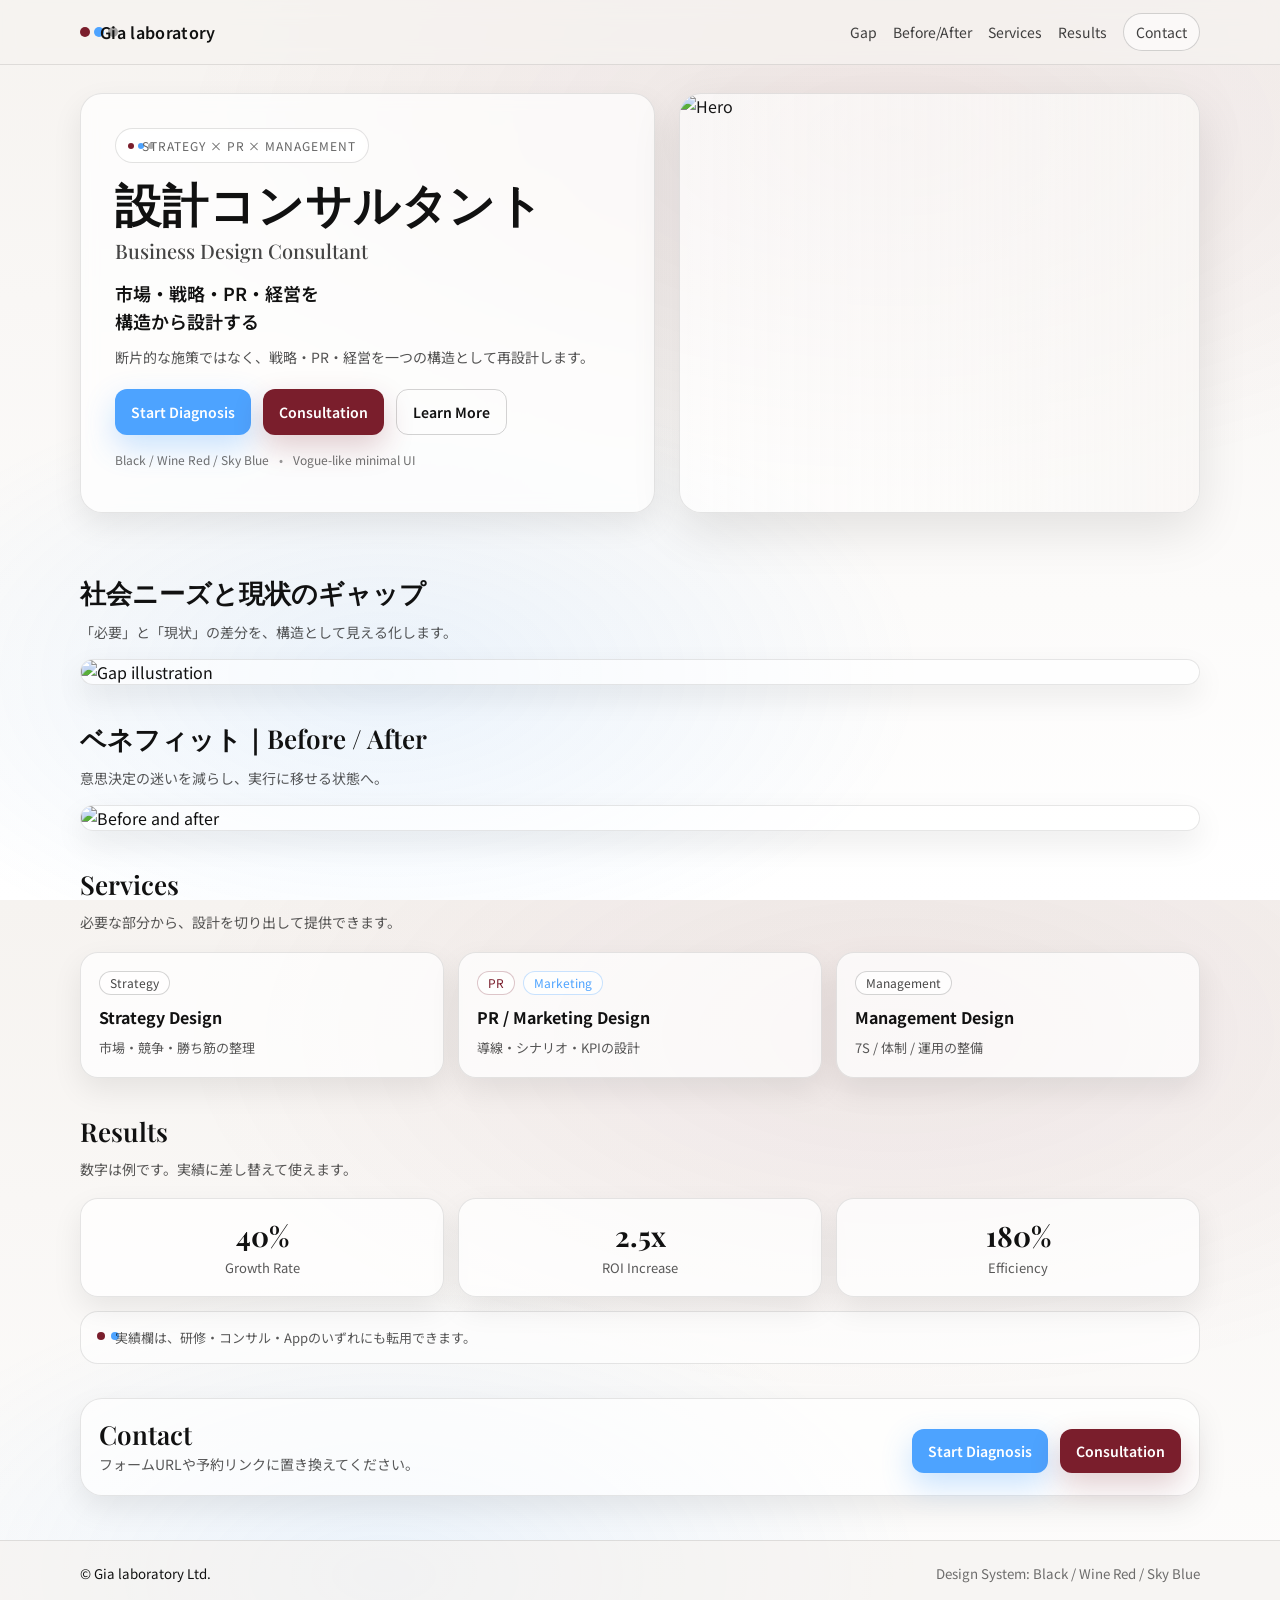
==== index.html @ 5937f884 "Update index.html" ====
<!doctype html>
<html lang="ja">
<head>
  <meta charset="utf-8" />
  <meta name="viewport" content="width=device-width,initial-scale=1" />
  <meta name="description" content="コンサルタント｜市場・戦略・PR・経営を構造から設計する Gia Labos" />

  <!-- ===== Google Search Console ===== -->
  <meta name="google-site-verification" content="dWxTeU8ZiiXWJVplX0wLW2oCa10hT1vmPOICT6rNGVc" />

  <title>コンサルタント | Business Design Consultant Gia Labos </title>

  <link rel="preconnect" href="https://fonts.googleapis.com" />
  <link rel="preconnect" href="https://fonts.gstatic.com" crossorigin />
  <link href="https://fonts.googleapis.com/css2?family=Noto+Sans+JP:wght@400;600&family=Playfair+Display:wght@500;600&display=swap" rel="stylesheet" />

  <link rel="stylesheet" href="./css/style.css" />
<!-- ===== FAVICON ===== -->
<link rel="icon" href="./img/favicon.ico" sizes="any" />
<link rel="icon" href="./img/favicon-32.png" type="image/png" sizes="32x32" />
<link rel="icon" href="./img/favicon-16.png" type="image/png" sizes="16x16" />
<link rel="apple-touch-icon" href="./img/apple-touch-icon.png" sizes="180x180" />
<link rel="manifest" href="./img/site.webmanifest" />
<meta name="theme-color" content="#111111" />

<!-- ===== SEO BASIC ===== -->
<link rel="canonical" href="https://gia01-member.github.io/gia-consulting-site/" />
<meta name="robots" content="index,follow" />
<meta name="description" content="設計コンサルタント｜市場・戦略・PR・経営を構造から設計する" />

<!-- ===== OGP (SNS) ===== -->
<meta property="og:type" content="website" />
<meta property="og:url" content="https://gia01-member.github.io/gia-consulting-site/" />
<meta property="og:title" content="設計コンサルタント | Business Design Consultant" />
<meta property="og:description" content="市場・戦略・PR・経営を構造から設計する" />
<meta property="og:image" content="https://gia01-member.github.io/gia-consulting-site/img/og.png" />

<!-- ===== Twitter Card ===== -->
<meta name="twitter:card" content="summary_large_image" />
<meta name="twitter:title" content="設計コンサルタント | Business Design Consultant" />
<meta name="twitter:description" content="市場・戦略・PR・経営を構造から設計する" />
<meta name="twitter:image" content="https://gia01-member.github.io/gia-consulting-site/img/og.png" />


</head>

<body>
  <!-- Top Nav -->
  <header class="site-header">
    <div class="container header-inner">
      <a class="brand" href="./" aria-label="Home">
        <span class="brand-mark" aria-hidden="true"></span>
        <span class="brand-name">Gia laboratory</span>
      </a>

      <nav class="nav" aria-label="Primary">
        <a href="#gap">Gap</a>
        <a href="#benefit">Before/After</a>
        <a href="#services">Services</a>
        <a href="#results">Results</a>
        <a class="nav-cta" href="#contact">Contact</a>
      </nav>

      <button class="menu-btn" type="button" aria-label="Open menu" aria-expanded="false">
        <span></span><span></span><span></span>
      </button>
    </div>

    <div class="mobile-nav" hidden>
      <a href="#gap">Gap</a>
      <a href="#benefit">Before/After</a>
      <a href="#services">Services</a>
      <a href="#results">Results</a>
      <a class="nav-cta" href="#contact">Contact</a>
    </div>
  </header>

  <main class="container">
    <!-- HERO -->
    <section class="hero" aria-label="Hero">
      <div class="hero-left">
        <div class="kicker">
          <span class="dot" aria-hidden="true"></span>
          Strategy × PR × Management
        </div>

        <h1 class="h1">設計コンサルタント</h1>
        <p class="h1-sub">Business Design Consultant</p>

        <p class="lead">
          市場・戦略・PR・経営を<br />
          構造から設計する
        </p>

        <p class="desc">
          断片的な施策ではなく、戦略・PR・経営を一つの構造として再設計します。
        </p>

        <div class="cta-row">
          <a class="btn btn-primary" href="#contact" data-scroll="#contact">Start Diagnosis</a>
          <a class="btn btn-secondary" href="#contact" data-scroll="#contact">Consultation</a>
          <a class="btn btn-ghost" href="#services" data-scroll="#services">Learn More</a>
        </div>

        <div class="micro">
          <span>Black / Wine Red / Sky Blue</span>
          <span class="sep" aria-hidden="true">•</span>
          <span>Vogue-like minimal UI</span>
        </div>
      </div>

      <div class="hero-right" aria-label="Hero visual">
        <img class="hero-img" src="./img/hero.jpg" alt="Hero" loading="lazy" />
        <div class="hero-overlay" aria-hidden="true"></div>
      </div>
    </section>

    <!-- GAP -->
    <section class="section" id="gap" aria-label="Gap">
      <div class="section-head">
        <h2 class="h2">社会ニーズと現状のギャップ</h2>
        <p class="p">「必要」と「現状」の差分を、構造として見える化します。</p>
      </div>

      <div class="media">
        <img class="media-img" src="./img/gap.jpg" alt="Gap illustration" loading="lazy" />
      </div>
    </section>

    <!-- BENEFIT -->
    <section class="section" id="benefit" aria-label="Benefit">
      <div class="section-head">
        <h2 class="h2">ベネフィット｜Before / After</h2>
        <p class="p">意思決定の迷いを減らし、実行に移せる状態へ。</p>
      </div>

      <div class="media">
        <img class="media-img" src="./img/before-after.jpg" alt="Before and after" loading="lazy" />
      </div>
    </section>

    <!-- SERVICES -->
    <section class="section" id="services" aria-label="Services">
      <div class="section-head">
        <h2 class="h2">Services</h2>
        <p class="p">必要な部分から、設計を切り出して提供できます。</p>
      </div>

      <div class="cards">
        <article class="card">
          <div class="card-top">
            <span class="pill pill-black">Strategy</span>
          </div>
          <h3 class="h3">Strategy Design</h3>
          <p class="card-p">市場・競争・勝ち筋の整理</p>
        </article>

        <article class="card">
          <div class="card-top">
            <span class="pill pill-wine">PR</span>
            <span class="pill pill-blue">Marketing</span>
          </div>
          <h3 class="h3">PR / Marketing Design</h3>
          <p class="card-p">導線・シナリオ・KPIの設計</p>
        </article>

        <article class="card">
          <div class="card-top">
            <span class="pill pill-black">Management</span>
          </div>
          <h3 class="h3">Management Design</h3>
          <p class="card-p">7S / 体制 / 運用の整備</p>
        </article>
      </div>
    </section>

    <!-- RESULTS -->
    <section class="section" id="results" aria-label="Results">
      <div class="section-head">
        <h2 class="h2">Results</h2>
        <p class="p">数字は例です。実績に差し替えて使えます。</p>
      </div>

      <div class="stats">
        <div class="stat">
          <strong class="stat-num">40%</strong>
          <span class="stat-label">Growth Rate</span>
        </div>
        <div class="stat">
          <strong class="stat-num">2.5x</strong>
          <span class="stat-label">ROI Increase</span>
        </div>
        <div class="stat">
          <strong class="stat-num">180%</strong>
          <span class="stat-label">Efficiency</span>
        </div>
      </div>

      <div class="note">
        <span class="note-dot" aria-hidden="true"></span>
        <p class="note-text">実績欄は、研修・コンサル・Appのいずれにも転用できます。</p>
      </div>
    </section>

    <!-- CONTACT -->
    <section class="section contact" id="contact" aria-label="Contact">
      <div class="contact-inner">
        <div>
          <h2 class="h2">Contact</h2>
          <p class="p">フォームURLや予約リンクに置き換えてください。</p>
        </div>
        <div class="cta-row">
          <a class="btn btn-primary" href="#">Start Diagnosis</a>
          <a class="btn btn-secondary" href="#">Consultation</a>
        </div>
      </div>
    </section>
  </main>

  <footer class="site-footer">
    <div class="container footer-inner">
      <small>© Gia laboratory Ltd.</small>
      <small class="muted">Design System: Black / Wine Red / Sky Blue</small>
    </div>
  </footer>

  <script src="./js/script.js"></script>
</body>
</html>
---- css/style.css ----
:root{
  --brand:#111111;     /* black */
  --wine:#7A1E2C;      /* wine red */
  --sky:#4DA3FF;       /* sky blue */
  --bg:#F6F3F0;        /* soft ivory */

  --text: var(--brand);
  --muted:#666666;

  --radius:22px;
  --radius-sm:14px;

  --shadow: 0 18px 50px rgba(0,0,0,.10);
  --shadow-soft: 0 12px 30px rgba(0,0,0,.08);
  --border: 1px solid rgba(17,17,17,.10);
}

*{ box-sizing:border-box; }
html,body{ height:100%; }
body{
  margin:0;
  color:var(--text);
  background:
    radial-gradient(1200px 600px at 70% 15%, rgba(122,30,44,.08), transparent 60%),
    radial-gradient(900px 500px at 30% 75%, rgba(77,163,255,.10), transparent 60%),
    linear-gradient(180deg, var(--bg), #ffffff);
  font-family:"Noto Sans JP", system-ui, -apple-system, Segoe UI, Roboto, sans-serif;
}

.container{
  max-width:1160px;
  margin:0 auto;
  padding: 0 20px;
}

/* Header */
.site-header{
  position:sticky;
  top:0;
  z-index:30;
  background:rgba(246,243,240,.72);
  backdrop-filter: blur(10px);
  border-bottom: var(--border);
}
.header-inner{
  height:64px;
  display:flex;
  align-items:center;
  justify-content:space-between;
  gap:14px;
}
.brand{
  display:flex;
  align-items:center;
  gap:10px;
  text-decoration:none;
  color:var(--brand);
  font-weight:600;
}
.brand-mark{
  width:10px;height:10px;border-radius:50%;
  background:var(--wine);
  box-shadow: 14px 0 0 var(--sky), 28px 0 0 rgba(17,17,17,.35);
}
.brand-name{ letter-spacing:.02em; }

.nav{
  display:flex;
  align-items:center;
  gap:16px;
}
.nav a{
  text-decoration:none;
  color:rgba(17,17,17,.80);
  font-size:14px;
}
.nav a:hover{ color:var(--brand); }
.nav-cta{
  padding:8px 12px;
  border:1px solid rgba(17,17,17,.18);
  border-radius:999px;
  background:rgba(255,255,255,.60);
}

.menu-btn{
  display:none;
  width:44px;height:44px;
  border:1px solid rgba(17,17,17,.18);
  border-radius:12px;
  background:rgba(255,255,255,.60);
  cursor:pointer;
}
.menu-btn span{
  display:block;
  width:18px;height:2px;
  background:rgba(17,17,17,.72);
  margin:4px auto;
  border-radius:2px;
}
.mobile-nav{
  display:none;
  flex-direction:column;
  gap:10px;
  padding:12px 20px 18px;
  border-bottom: var(--border);
}
.mobile-nav a{
  text-decoration:none;
  color:rgba(17,17,17,.86);
  font-size:14px;
}
.mobile-nav .nav-cta{
  display:inline-block;
  width:max-content;
}

/* Hero */
.hero{
  padding: 28px 0 34px;
  display:grid;
  grid-template-columns: 1.05fr .95fr;
  gap:24px;
  align-items:stretch;
}
.hero-left{
  padding:34px 34px 30px;
  border-radius:var(--radius);
  background:rgba(255,255,255,.70);
  border: var(--border);
  box-shadow: var(--shadow-soft);
  backdrop-filter: blur(8px);
}
.kicker{
  display:inline-flex;
  gap:.5rem;
  align-items:center;
  font-size:12px;
  letter-spacing:.08em;
  text-transform:uppercase;
  color:var(--muted);
  padding:8px 12px;
  border:1px solid rgba(17,17,17,.12);
  border-radius:999px;
  background:rgba(255,255,255,.55);
  backdrop-filter: blur(6px);
}
.kicker .dot{
  width:6px;height:6px;border-radius:50%;
  background:var(--wine);
  box-shadow: 10px 0 0 var(--sky), 20px 0 0 rgba(17,17,17,.35);
}
.h1{
  margin:16px 0 8px;
  font-family:"Playfair Display", serif;
  font-weight:600;
  letter-spacing:.02em;
  line-height:1.08;
  font-size:46px;
}
.h1-sub{
  margin:0 0 16px;
  font-family:"Playfair Display", serif;
  font-weight:500;
  color:rgba(17,17,17,.78);
  font-size:20px;
}
.lead{
  margin:0 0 10px;
  font-size:18px;
  font-weight:600;
  line-height:1.55;
}
.desc{
  margin:0 0 18px;
  color:rgba(17,17,17,.72);
  font-size:14px;
  line-height:1.8;
}
.micro{
  display:flex;
  align-items:center;
  gap:10px;
  margin-top:16px;
  font-size:12px;
  color:rgba(17,17,17,.60);
}
.micro .sep{ opacity:.7; }

.hero-right{
  position:relative;
  border-radius:var(--radius);
  overflow:hidden;
  border: var(--border);
  box-shadow: var(--shadow);
  background:rgba(255,255,255,.62);
  min-height: 420px;
}
.hero-img{
  width:100%;
  height:100%;
  object-fit:cover;
  display:block;
}
.hero-overlay{
  position:absolute;
  inset:0;
  background:
    linear-gradient(90deg, rgba(246,243,240,.0), rgba(246,243,240,.20) 50%, rgba(246,243,240,.55));
  pointer-events:none;
}

/* Buttons */
.cta-row{
  display:flex;
  gap:12px;
  flex-wrap:wrap;
  margin-top:8px;
}
.btn{
  appearance:none;
  border:0;
  border-radius:12px;
  padding:12px 16px;
  font-size:14px;
  font-weight:600;
  cursor:pointer;
  transition: transform .12s ease, box-shadow .12s ease, filter .12s ease;
  text-decoration:none;
  display:inline-flex;
  align-items:center;
  justify-content:center;
}
.btn:active{ transform: translateY(1px); }
.btn-primary{
  background:var(--sky);
  color:#fff;
  box-shadow: 0 12px 30px rgba(77,163,255,.30);
}
.btn-secondary{
  background:var(--wine);
  color:#fff;
  box-shadow: 0 12px 30px rgba(122,30,44,.22);
}
.btn-ghost{
  background:transparent;
  color:var(--brand);
  border:1px solid rgba(17,17,17,.18);
}
.btn-primary:hover,.btn-secondary:hover{ filter:brightness(.98); }
.btn-ghost:hover{ box-shadow: 0 10px 20px rgba(0,0,0,.06); }

/* Sections */
.section{
  padding: 28px 0 8px;
}
.section-head{
  display:flex;
  flex-direction:column;
  gap:8px;
  margin-bottom:14px;
}
.h2{
  margin:0;
  font-family:"Playfair Display", serif;
  font-weight:600;
  font-size:26px;
}
.p{
  margin:0;
  color:rgba(17,17,17,.70);
  line-height:1.8;
  font-size:14px;
}
.media{
  border-radius:var(--radius);
  overflow:hidden;
  border: var(--border);
  background:rgba(255,255,255,.62);
  box-shadow: var(--shadow-soft);
}
.media-img{
  width:100%;
  display:block;
  object-fit:cover;
}

/* Cards */
.cards{
  display:grid;
  grid-template-columns: repeat(3, minmax(0, 1fr));
  gap:14px;
  margin-top:16px;
}
.card{
  background:rgba(255,255,255,.72);
  border: var(--border);
  border-radius:18px;
  padding:18px;
  box-shadow: var(--shadow-soft);
}
.card-top{
  display:flex;
  gap:8px;
  margin-bottom:10px;
  flex-wrap:wrap;
}
.pill{
  display:inline-flex;
  align-items:center;
  height:24px;
  padding:0 10px;
  border-radius:999px;
  font-size:12px;
  border:1px solid rgba(17,17,17,.12);
  background:rgba(255,255,255,.70);
  color:rgba(17,17,17,.78);
}
.pill-black{ border-color: rgba(17,17,17,.18); }
.pill-wine{ border-color: rgba(122,30,44,.25); color: var(--wine); }
.pill-blue{ border-color: rgba(77,163,255,.30); color: var(--sky); }

.h3{
  margin:0 0 8px;
  font-size:16px;
}
.card-p{
  margin:0;
  color:rgba(17,17,17,.70);
  font-size:13px;
  line-height:1.7;
}

/* Stats */
.stats{
  display:grid;
  grid-template-columns: repeat(3, minmax(0, 1fr));
  gap:14px;
  margin-top:16px;
}
.stat{
  background:rgba(255,255,255,.72);
  border: var(--border);
  border-radius:18px;
  padding:18px;
  box-shadow: var(--shadow-soft);
  text-align:center;
}
.stat-num{
  display:block;
  font-family:"Playfair Display", serif;
  font-size:28px;
}
.stat-label{
  color:rgba(17,17,17,.70);
  font-size:13px;
}

.note{
  display:flex;
  gap:10px;
  align-items:flex-start;
  margin-top:14px;
  padding:14px 16px;
  border-radius:18px;
  border: var(--border);
  background:rgba(255,255,255,.62);
}
.note-dot{
  width:8px;height:8px;border-radius:50%;
  background:var(--wine);
  box-shadow: 14px 0 0 var(--sky);
  margin-top:6px;
}
.note-text{
  margin:0;
  color:rgba(17,17,17,.70);
  line-height:1.8;
  font-size:13px;
}

/* Contact */
.contact{
  padding: 26px 0 44px;
}
.contact-inner{
  display:flex;
  align-items:center;
  justify-content:space-between;
  gap:14px;
  padding: 18px 18px;
  border-radius: var(--radius);
  border: var(--border);
  background: rgba(255,255,255,.68);
  box-shadow: var(--shadow-soft);
}

/* Footer */
.site-footer{
  border-top: var(--border);
  background:rgba(246,243,240,.72);
}
.footer-inner{
  height:64px;
  display:flex;
  align-items:center;
  justify-content:space-between;
}
.muted{ color:rgba(17,17,17,.60); }

/* Responsive */
@media (max-width: 980px){
  .hero{ grid-template-columns:1fr; }
  .hero-right{ min-height: 320px; }
  .cards,.stats{ grid-template-columns:1fr; }
  .contact-inner{ flex-direction:column; align-items:flex-start; }
}
@media (max-width: 720px){
  .nav{ display:none; }
  .menu-btn{ display:block; }
  .mobile-nav{ display:flex; }
  .mobile-nav[hidden]{ display:none; }
  .h1{ font-size:38px; }
}
@media (max-width: 480px){
  .hero-left{ padding:26px 20px; }
  .h1{ font-size:34px; }
  .lead{ font-size:16px; }
  .desc,.p{ font-size:13px; }
}
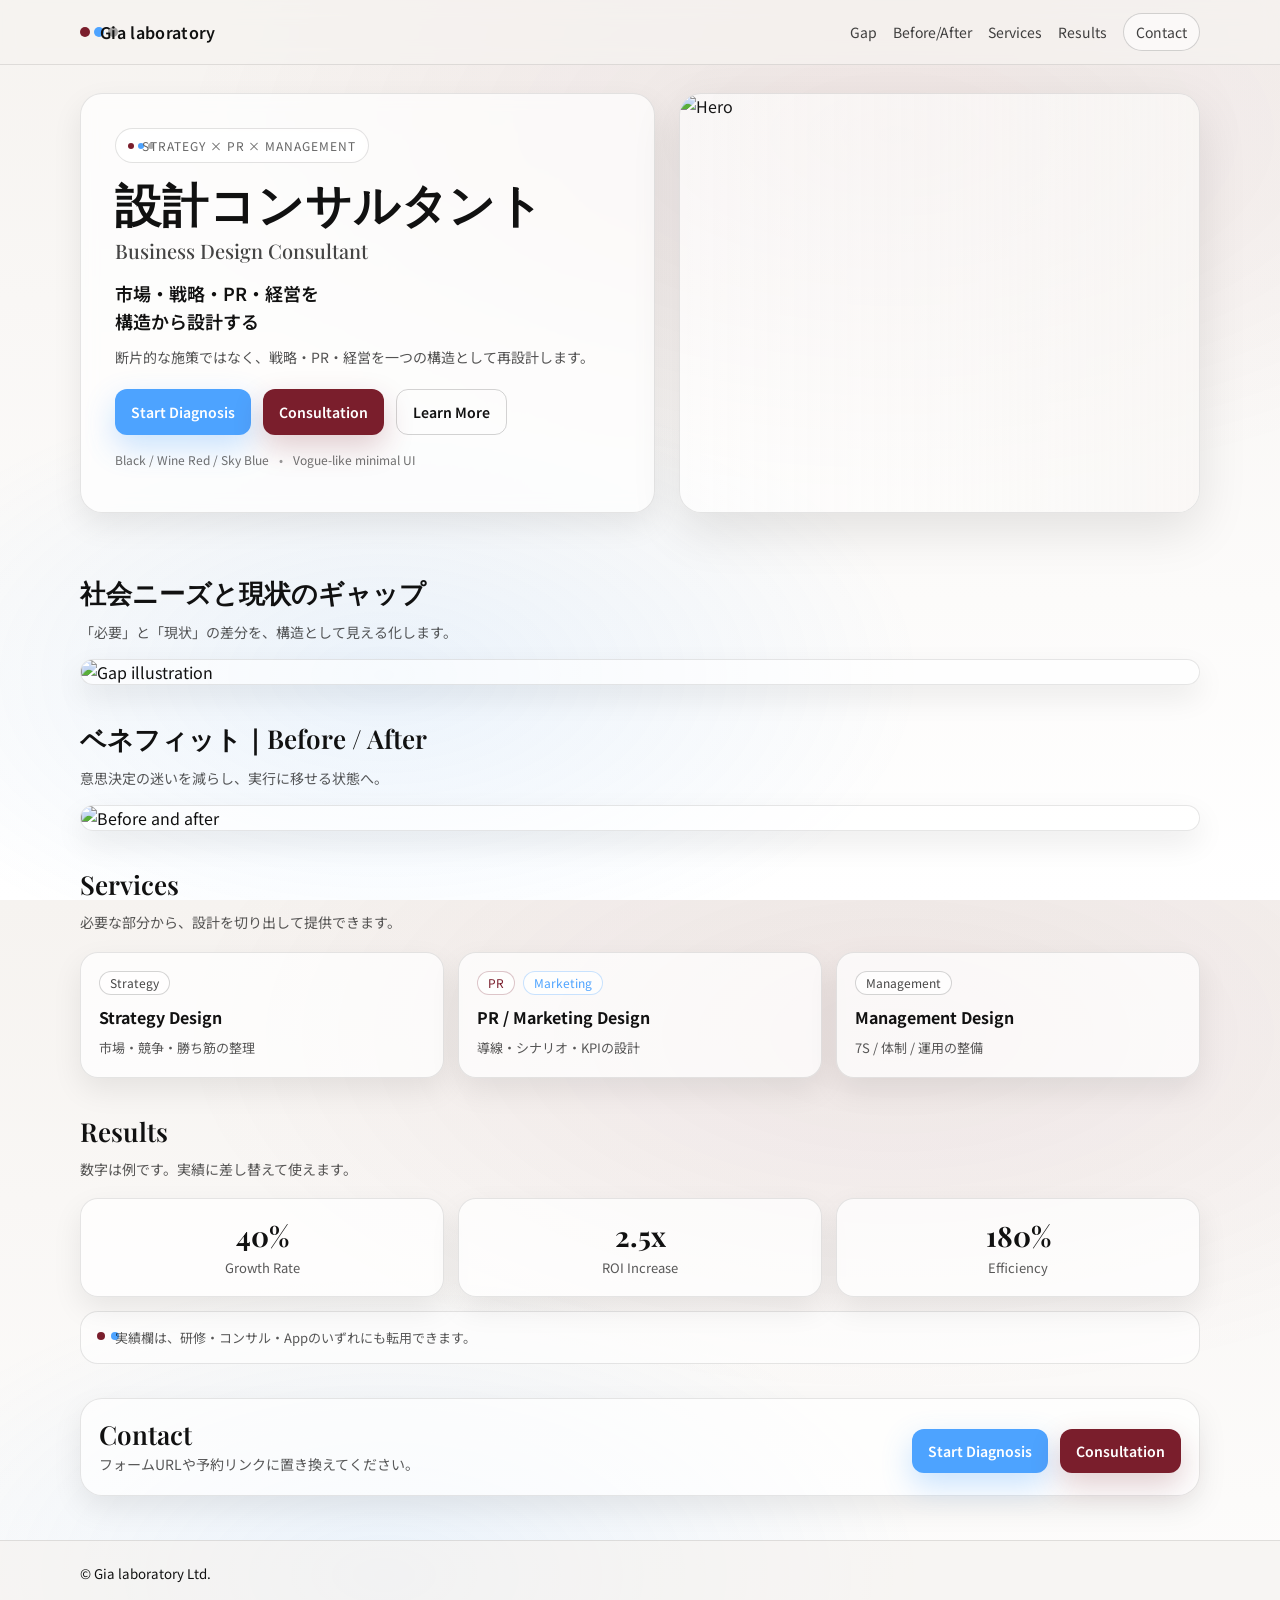
==== commit fa69a457: "Remove design system text from footer" ====
--- a/index.html
+++ b/index.html
@@ -3,12 +3,12 @@
 <head>
   <meta charset="utf-8" />
   <meta name="viewport" content="width=device-width,initial-scale=1" />
-  <meta name="description" content="コンサルタント｜市場・戦略・PR・経営を構造から設計する Gia Labos" />
+  <meta name="description" content="設計コンサルタント｜市場・戦略・PR・経営を構造から設計する Gia" />
 
   <!-- ===== Google Search Console ===== -->
   <meta name="google-site-verification" content="dWxTeU8ZiiXWJVplX0wLW2oCa10hT1vmPOICT6rNGVc" />
 
-  <title>コンサルタント | Business Design Consultant Gia Labos </title>
+  <title>設計コンサルタント | Business Design Consultant Gia </title>
 
   <link rel="preconnect" href="https://fonts.googleapis.com" />
   <link rel="preconnect" href="https://fonts.gstatic.com" crossorigin />
@@ -205,6 +205,8 @@
     <!-- CONTACT -->
     <section class="section contact" id="contact" aria-label="Contact">
       <div class="contact-inner">
+      
+<!-- ===== Fome/Mail ===== -->
         <div>
           <h2 class="h2">Contact</h2>
           <p class="p">フォームURLや予約リンクに置き換えてください。</p>
@@ -220,10 +222,12 @@
   <footer class="site-footer">
     <div class="container footer-inner">
       <small>© Gia laboratory Ltd.</small>
-      <small class="muted">Design System: Black / Wine Red / Sky Blue</small>
+      
+      <small class="muted"></small>
     </div>
   </footer>
-
+<!-- ===== Mini Message ===== -->
   <script src="./js/script.js"></script>
+  
 </body>
 </html>
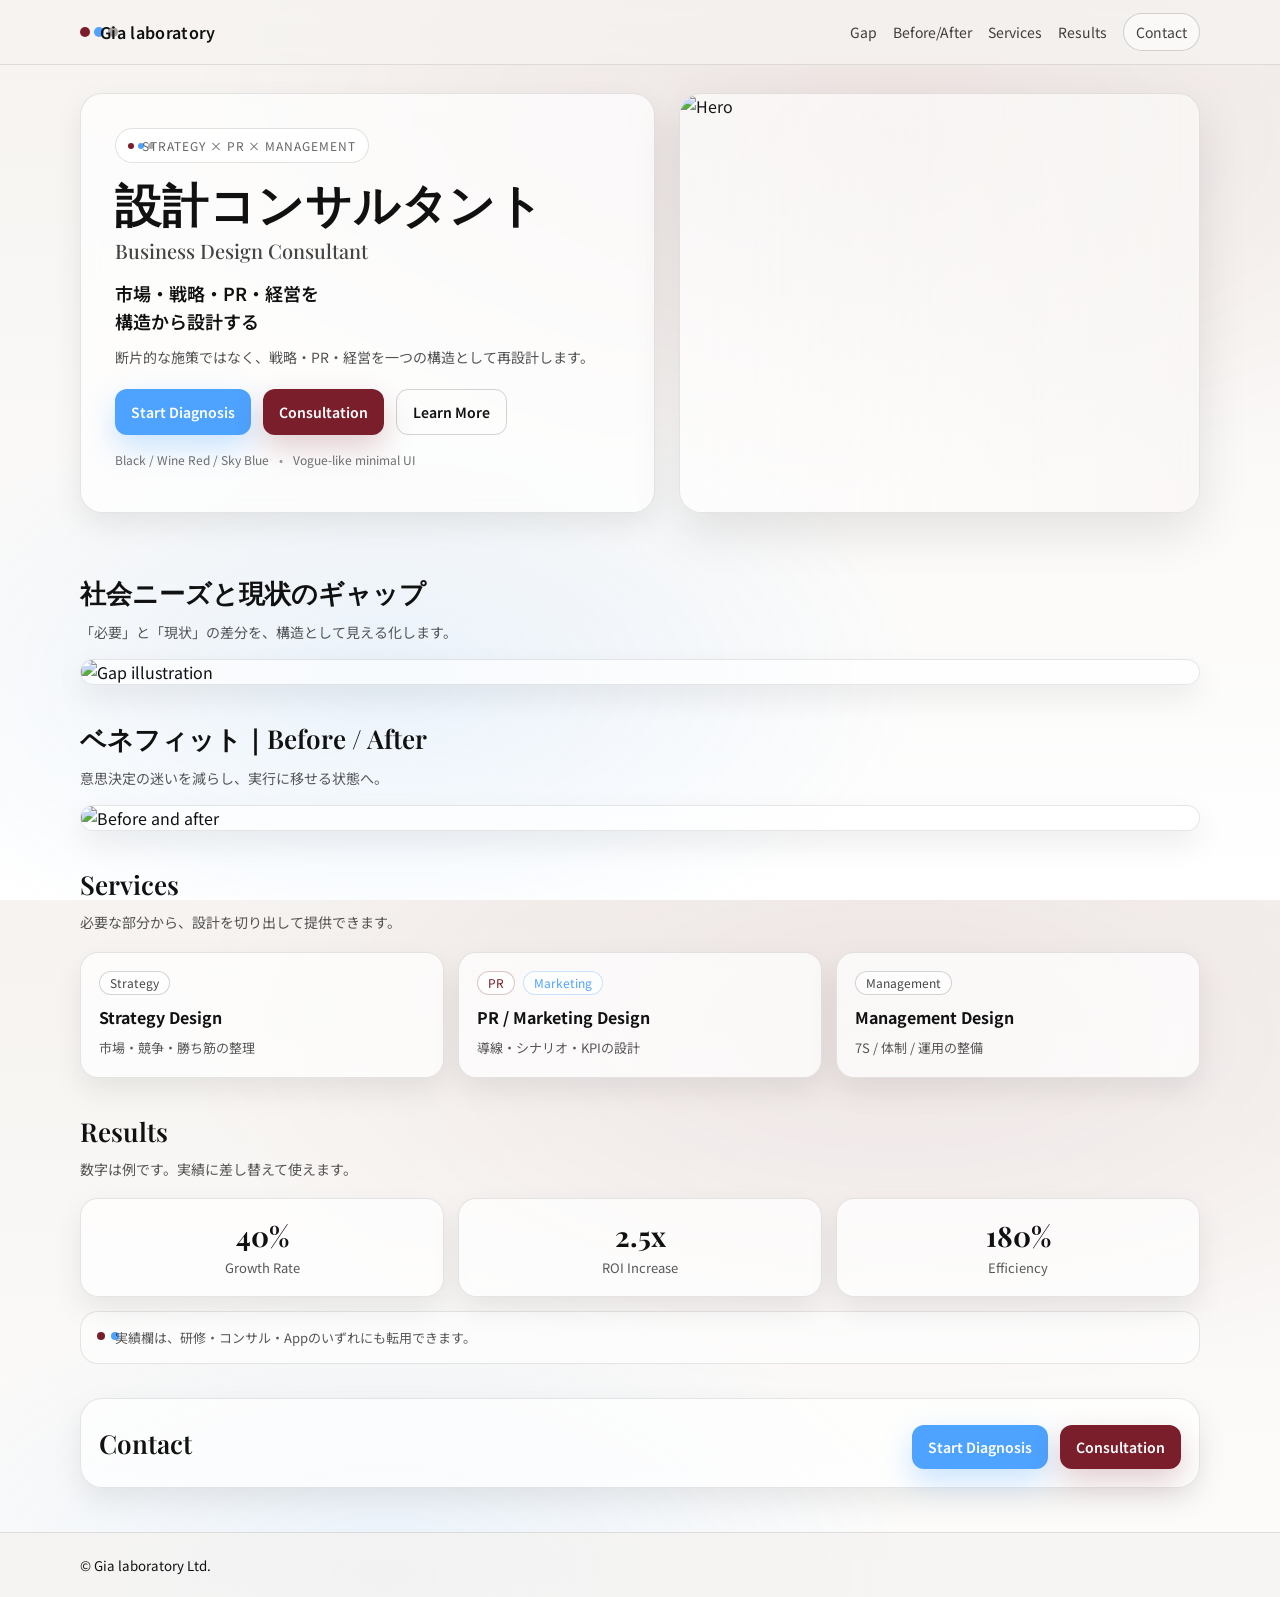
==== commit de919129: "Clear contact form placeholder text Removed placeholder text for contact form." ====
--- a/index.html
+++ b/index.html
@@ -209,7 +209,7 @@
 <!-- ===== Fome/Mail ===== -->
         <div>
           <h2 class="h2">Contact</h2>
-          <p class="p">フォームURLや予約リンクに置き換えてください。</p>
+          <p class="p"></p>
         </div>
         <div class="cta-row">
           <a class="btn btn-primary" href="#">Start Diagnosis</a>
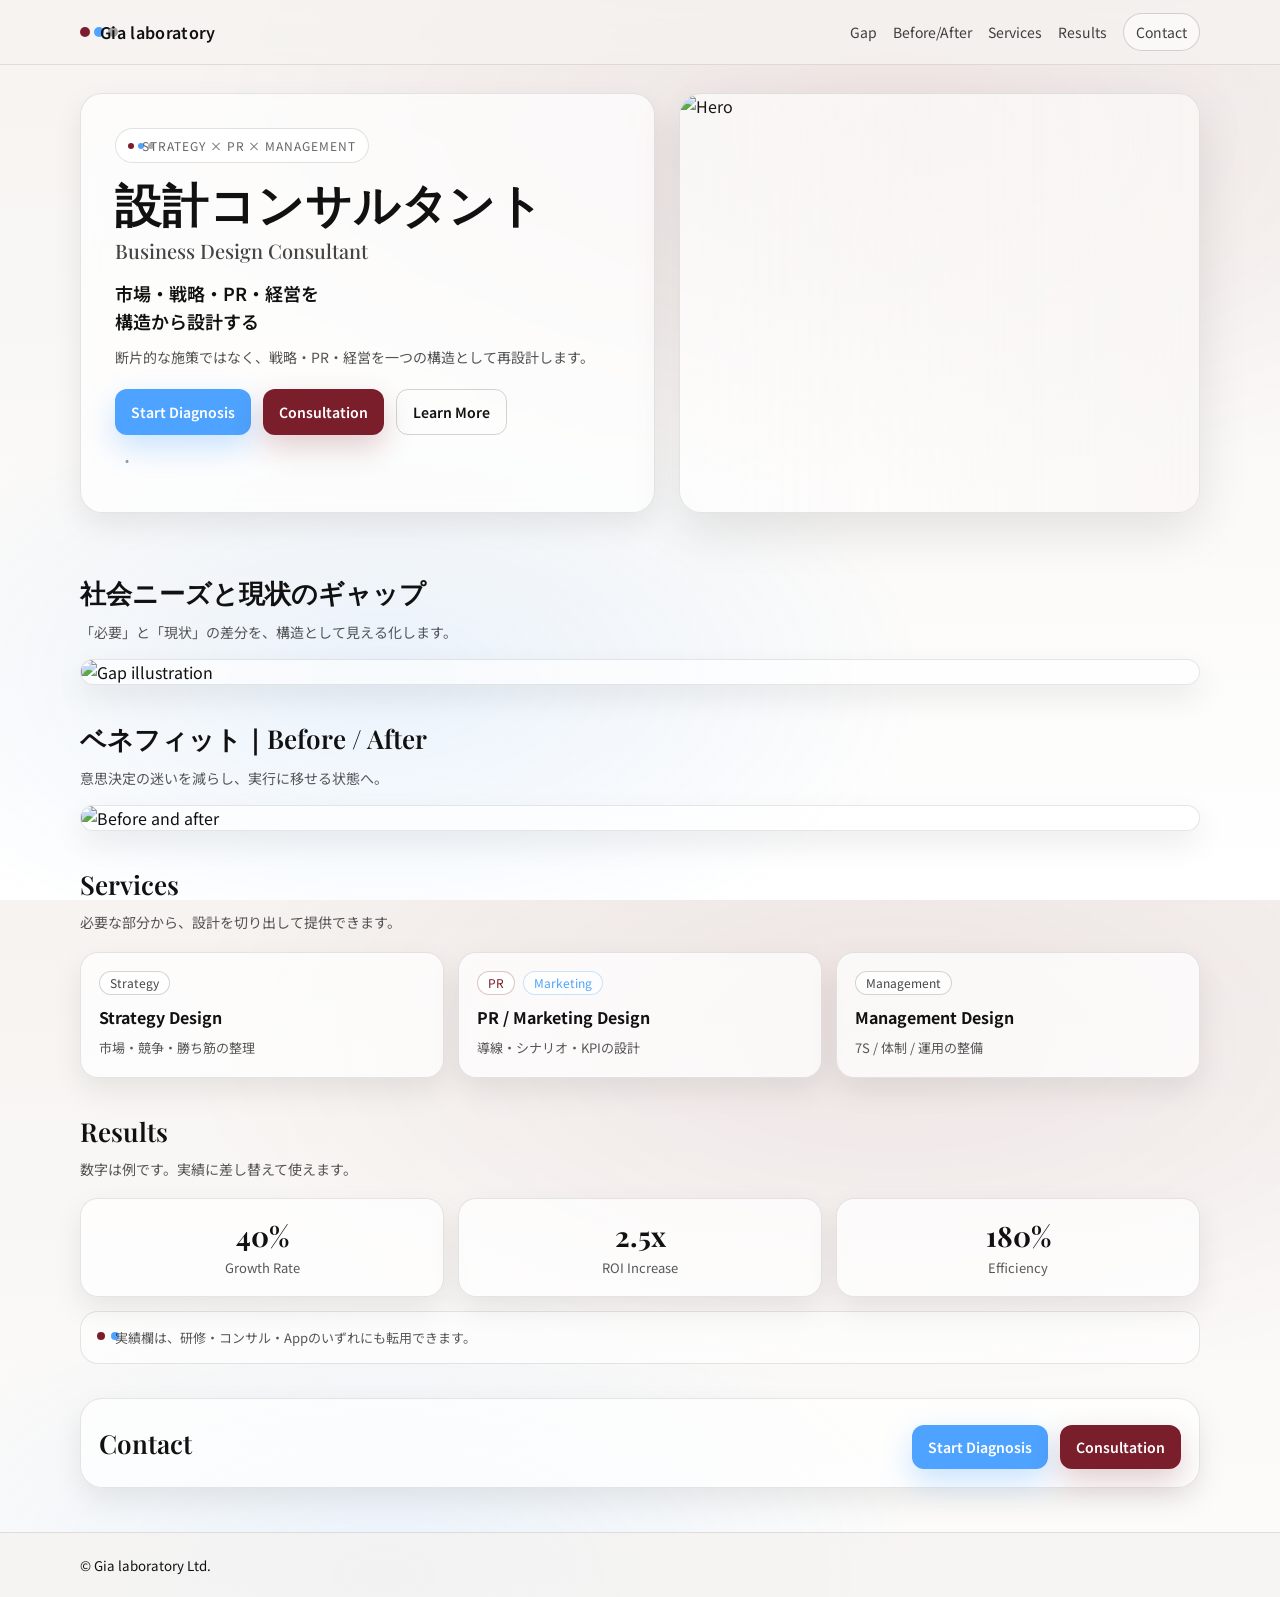
==== commit bfb76f03: "Clear micro message section in index.html Removed micro message content from the hero section." ====
--- a/index.html
+++ b/index.html
@@ -101,11 +101,11 @@
           <a class="btn btn-secondary" href="#contact" data-scroll="#contact">Consultation</a>
           <a class="btn btn-ghost" href="#services" data-scroll="#services">Learn More</a>
         </div>
-
+<!-- ===== Micro Message ===== -->
         <div class="micro">
-          <span>Black / Wine Red / Sky Blue</span>
+          <span></span>
           <span class="sep" aria-hidden="true">•</span>
-          <span>Vogue-like minimal UI</span>
+          <span></span>
         </div>
       </div>
 
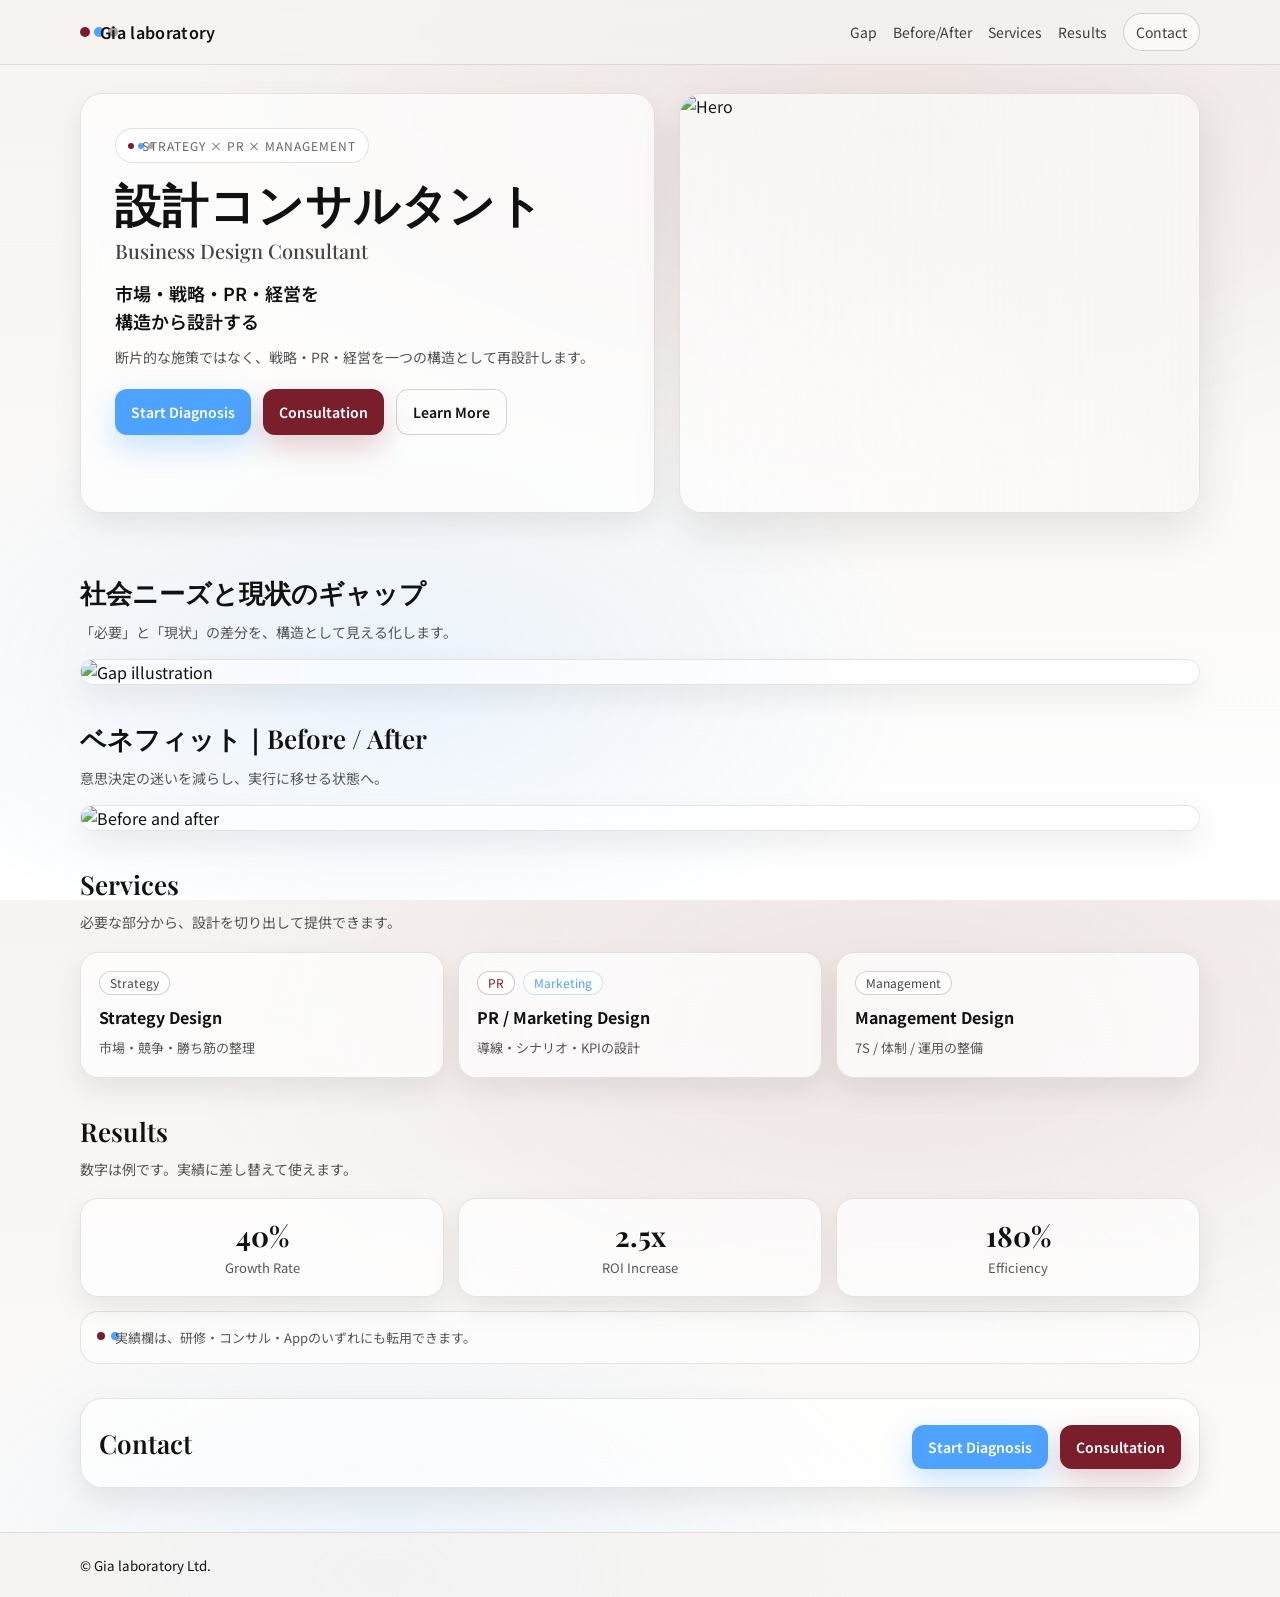
==== commit f8b1d378: "Update index.html" ====
--- a/index.html
+++ b/index.html
@@ -104,7 +104,7 @@
 <!-- ===== Micro Message ===== -->
         <div class="micro">
           <span></span>
-          <span class="sep" aria-hidden="true">•</span>
+          <span class="sep" aria-hidden="true"></span>
           <span></span>
         </div>
       </div>
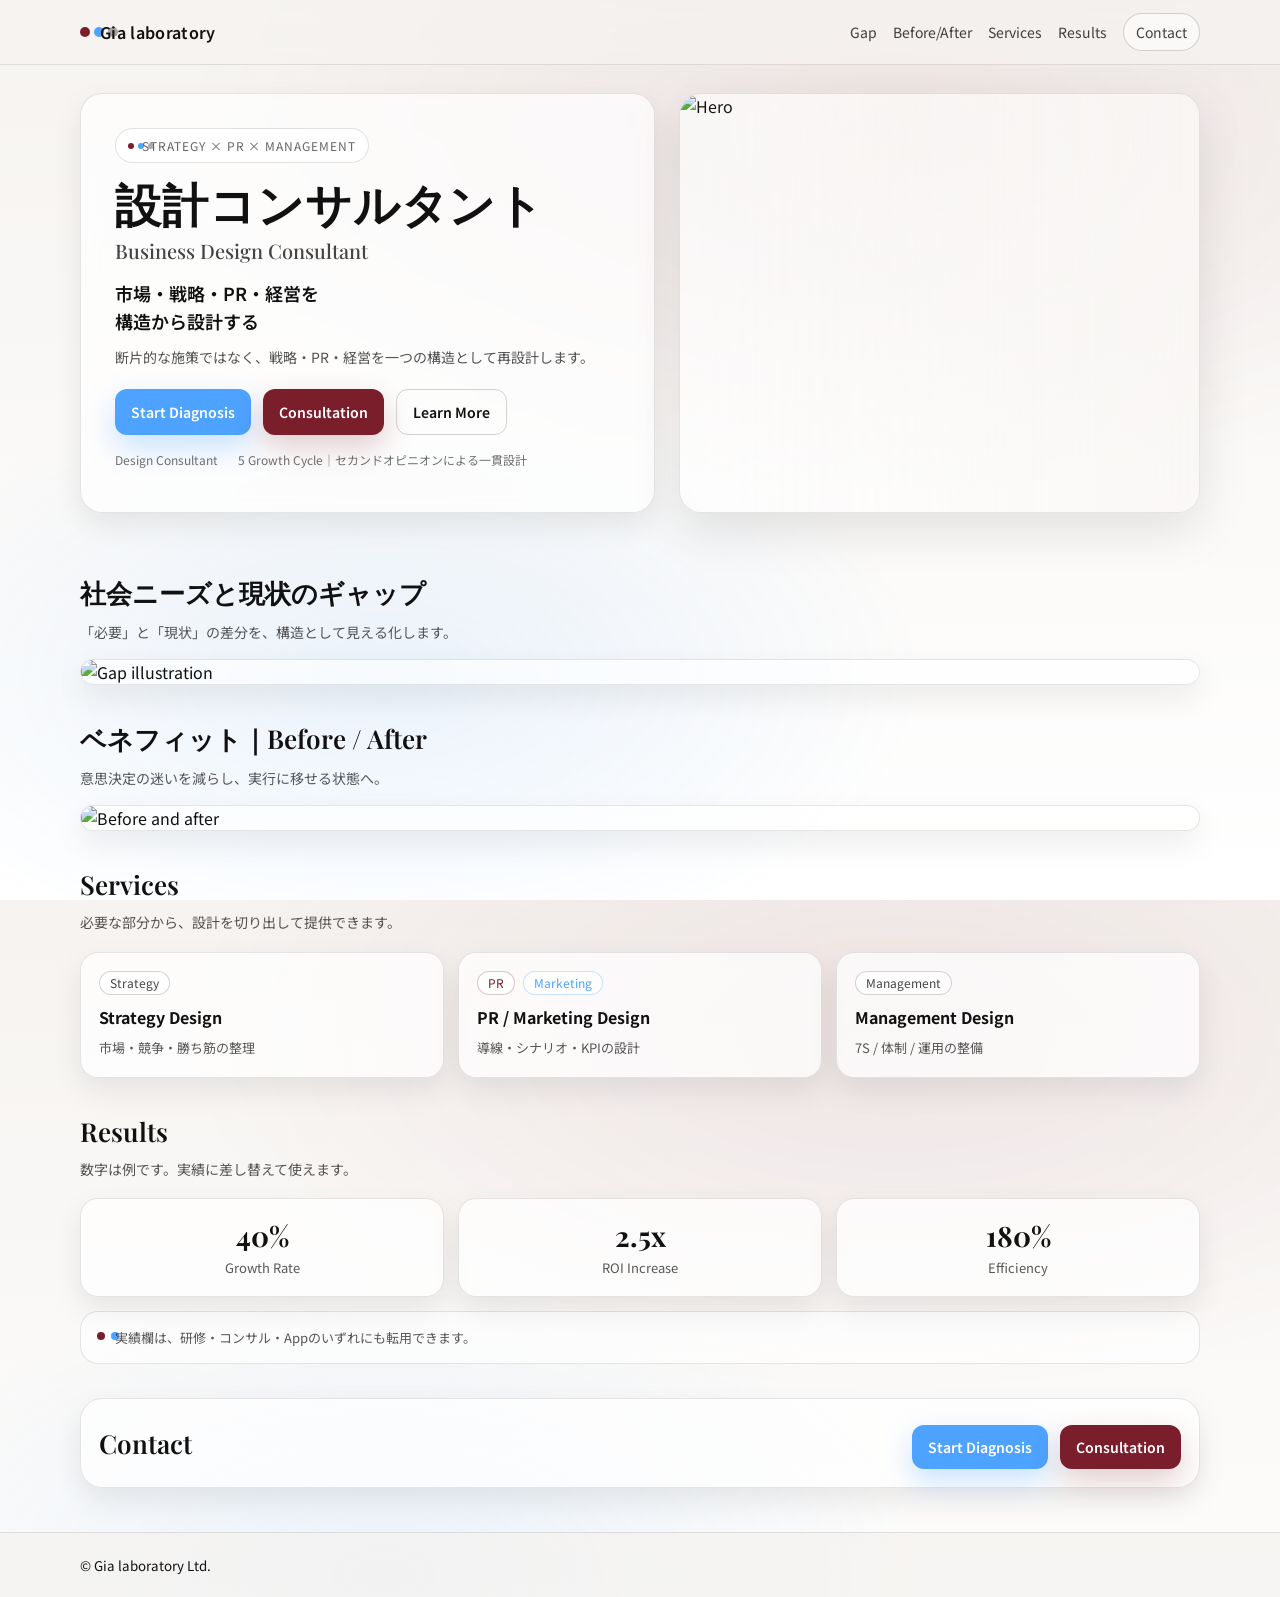
==== commit fea6b705: "Update index.html" ====
--- a/index.html
+++ b/index.html
@@ -103,9 +103,9 @@
         </div>
 <!-- ===== Micro Message ===== -->
         <div class="micro">
-          <span></span>
+          <span> Design Consultant </span>
           <span class="sep" aria-hidden="true"></span>
-          <span></span>
+          <span>5 Growth Cycle｜セカンドオピニオンによる一貫設計</span>
         </div>
       </div>
 
